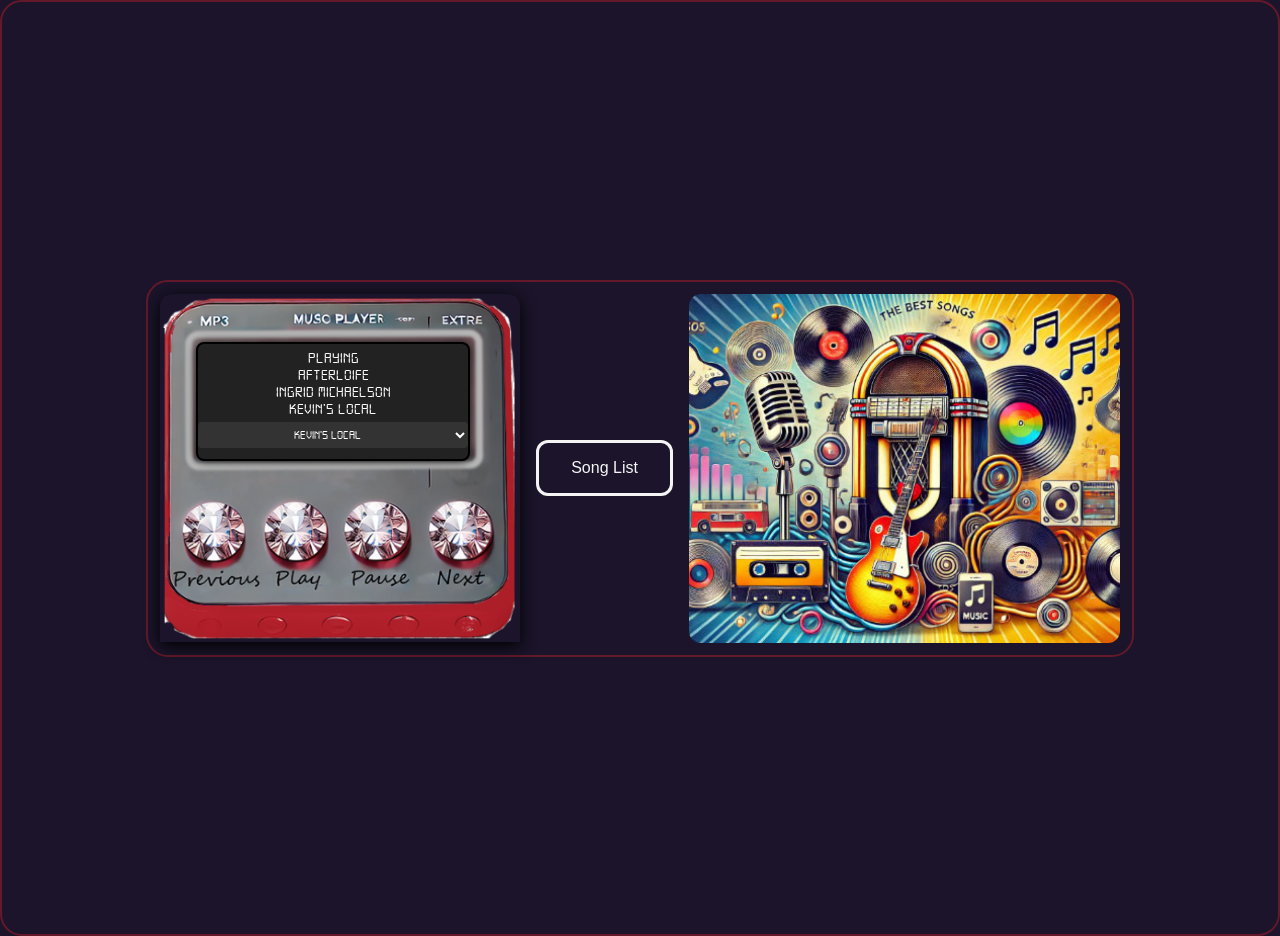
==== index.html @ ff33ef17 "init commit" ====
<!DOCTYPE html>
<html lang="en">

<head>
  <meta charset="UTF-8" />
  <meta name="viewport" content="width=device-width, initial-scale=1" />
  <title>KJW Music Player</title>
  <link rel="stylesheet" href="styles.css" />
  <link rel="icon" href="./assets/KWJS.ico" />
</head>

<body>

  <div class="player-container">
    <div class="player-main">
      <div class="lcd-display" id="lcdDisplay">
        <span id="status">Paused</span><br />
        <span id="current-song">No song playing</span><br />
        <span id="playlist-name"></span>
        <span id="playlist">Joanne's Playlist</span><br />
        <select id="playlist-selector">
          <option value="songs" selected>Kevin's Local</option>
          <option value="joanneCloud">Joanne's SoundCloud</option>
          <option value="kevinCloud">Kevin's SoundCloud</option>
        </select>
      </div>
      <img class="player-image" src="assets/Music Player Head.png" usemap="#image-map" />
      <map name="image-map">
        <area alt="Previous" title="Previous" href="#" coords="58,260,34" shape="circle" data-action="prev" />
        <area alt="Play" title="Play" href="#" coords="149,259,33" shape="circle" data-action="play" />
        <area alt="Pause" title="Pause" href="#" coords="234,258,34" shape="circle" data-action="pause" />
        <area alt="Next" title="Next" href="#" coords="327,256,32" shape="circle" data-action="next" />
        <!-- <area alt="Song-List" title="Song-List" coords="217,892,496,1027" shape="rect" data-action="songlist" />
      <area alt="Medallion" title="Medallion" coords="357,1296,198" shape="circle" data-action="medallion" /> -->
      </map>

      <audio id="audioPlayer" controls></audio>

      <!-- Hidden SoundCloud widget for SoundCloud playlists -->
      <div id="soundcloud-container" style="display: none; text-align: center;">
        <iframe id="soundcloud-widget" width="100%" height="166" scrolling="no" frameborder="no" allow="autoplay"
          src=""></iframe>
      </div>
    </div>

    <script src="https://w.soundcloud.com/player/api.js"></script>
    <script src="songs-card.js"></script>
    <script src="script.js"></script>

    <a href="songlist.html" id="songList">Song
      List</a>

    <img id="pic80s" src="assets/newjukebox.jpg" />
  </div>
</body>

</html>
---- styles.css ----
@import url("https://fonts.googleapis.com/css2?family=Great+Vibes&display=swap");

/* Fonts */
@font-face {
  font-family: "Digital-7";
  src: url("./assets/Digital-7 Regular.ttf") format("truetype");
  font-weight: normal;
  font-style: normal;
}

/* Base Page */
body {
  font-family: Arial, sans-serif;
  background-color: rgb(27, 20, 42);
  margin: 0;
  min-height: 100vh;
  padding: 1rem;
  display: flex;
  align-items: center;
  justify-content: center;
  border: 2px solid rgba(172, 30, 40, 0.5);
  border-radius: 22px;
}

/* Song List Page */
.song-list-container {
  max-width: 400px;
}

#song-list {
  display: grid;
  grid-template-columns: 1fr;
  grid-gap: 10px;
  list-style: none;
  padding: 0;
  margin: 0;
}

/* Player Layout */
.player-container {
  display: flex;
  flex-direction: column;
  align-items: center;
  justify-content: center;
  gap: 1em;
  position: relative;
  width: fit-content;
  height: auto;
  margin: 0 auto;
  border: 2px solid rgba(172, 30, 40, 0.5);
  padding: 0.75rem;
  border-radius: 22px;
}

.player-main {
  width: 360px;
  height: auto;
  position: relative;
  flex: 0 0 auto;
}

/* Orientation Layout */
@media (orientation: landscape) {
  .player-container {
    flex-direction: row;
    align-items: center;
  }
  #pic80s {
    order: 2;
   
  }
}

/* Player Visuals */
.player-image {
  width: 100%;
  display: block;
  border-radius: 12px 12px 0 0;
  box-shadow: 0 4px 16px black;
}

.lcd-display {
  position: absolute;
  top: 14%;
  left: 10%;
  width: 75%;
  height: 30%;
  min-width: 200px;
  min-height: 3em;
  background: #222;
  color: white;
  font-family: "Digital-7", monospace, Arial, sans-serif;
  font-size: 1em;
  border-radius: 8px;
  border: 2px solid black;
  text-align: center;
  box-shadow: 0 0 10px black;
  overflow: hidden;
  text-overflow: ellipsis;
  white-space: nowrap;
  padding: 0.3em 0;
  margin-bottom: 0.5em;
  z-index: 2;
}

.status-display {
  font-size: 0.7em;
  color: rgb(177, 33, 4);
}

/* Audio / Transport */
#audioPlayer {
  display: none;
  position: absolute;
  top: 50%;
  left: 50.5%;
  transform: translateX(-50%);
  height: 5%;
  width: 85%;
  border-radius: 8px;
  background: #fff;
  border: 2px solid black;
  box-shadow: 0 2px 8px black;
  pointer-events: auto;
}

/* Generic Buttons */
button {
  background-color: #110910;
  border: solid;
  border-radius: 8px;
  padding: 10px 24px;
  font-size: 22px;
  color: white;
  font-weight: bold;
  border-color: black;
  margin-top: 10px;
  width: 75vw;
  max-width: 300px;
}

/* Song List Buttons */
#song-list button {
  width: 100%;
  max-width: none;
  margin: 0;
  font-size: 16px;
  padding: 8px 16px;
}

/* Decorative Text */
.fancy-script {
  font-family: "Great Vibes", cursive;
  font-size: 7vh;
  color: #dfe7ef;
  text-shadow: 1px 1px 2px rgb(17, 16, 16), 0 0 1em rgb(24, 24, 25),
    0 0 0.2em rgb(17, 17, 19);
  margin-top: 1em;
  text-align: center;
}

/* Playlist Selector */
#playlist-selector {
  background: #333;
  color: white;
  border: 1px red;
  border-radius: 4px;
  padding: 5px;
  font-family: "Digital-7", monospace, Arial, sans-serif;
  font-size: 0.8em;
  width: 100%;
  margin-top: 5px;
  align-items: center;
  display: flex;
  justify-content: center;
  text-align: center;
}

#playlist-selector option {
  background: #333;
  color: purple;
  padding: 5px;
  text-align: center;
}

#playlist-selector:focus {
  outline: none;
  box-shadow: 0 0 5px grey;
}

/* SoundCloud Widget */
#soundcloud-container {
  position: absolute;
  top: 96%;
  left: 0;
  width: 85%;
  height: 16px;
  border-radius: 8px;
  border: 2px solid grey;
  box-shadow: 0 2px 8px grey;
  transform: scale(0.5);
  overflow: hidden;
}

#soundcloud-widget {
  border-radius: 6px;
}

/* Small Screens */
@media (max-width: 500px) {
  body {
    padding: 0.5rem;
  }

  .lcd-display {
    font-size: 1.2em;
  }

  .player-container {
    min-width: 0;
  }
}

/* Secondary Art Panel */
#pic80s {
  display: block;
  width: 360px;
  /* height: auto; */
  margin-top: 0;
  /* max-width: 50%; */
  /* max-height: 50%; */
  border-radius: 12px;
  
  
}

/* Song List CTA */
#songList {
  display: inline-block;
  text-align: center;
  border: 3px solid whitesmoke;
  color: whitesmoke;
  padding: 1rem 2rem;
  border-radius: 12px;
  text-decoration: none;
}

#songList:hover {
  background-color: rgb(177, 33, 4);
  border-color: rgb(177, 33, 4);
  color: white;
  transition: all 0.3s ease;
}
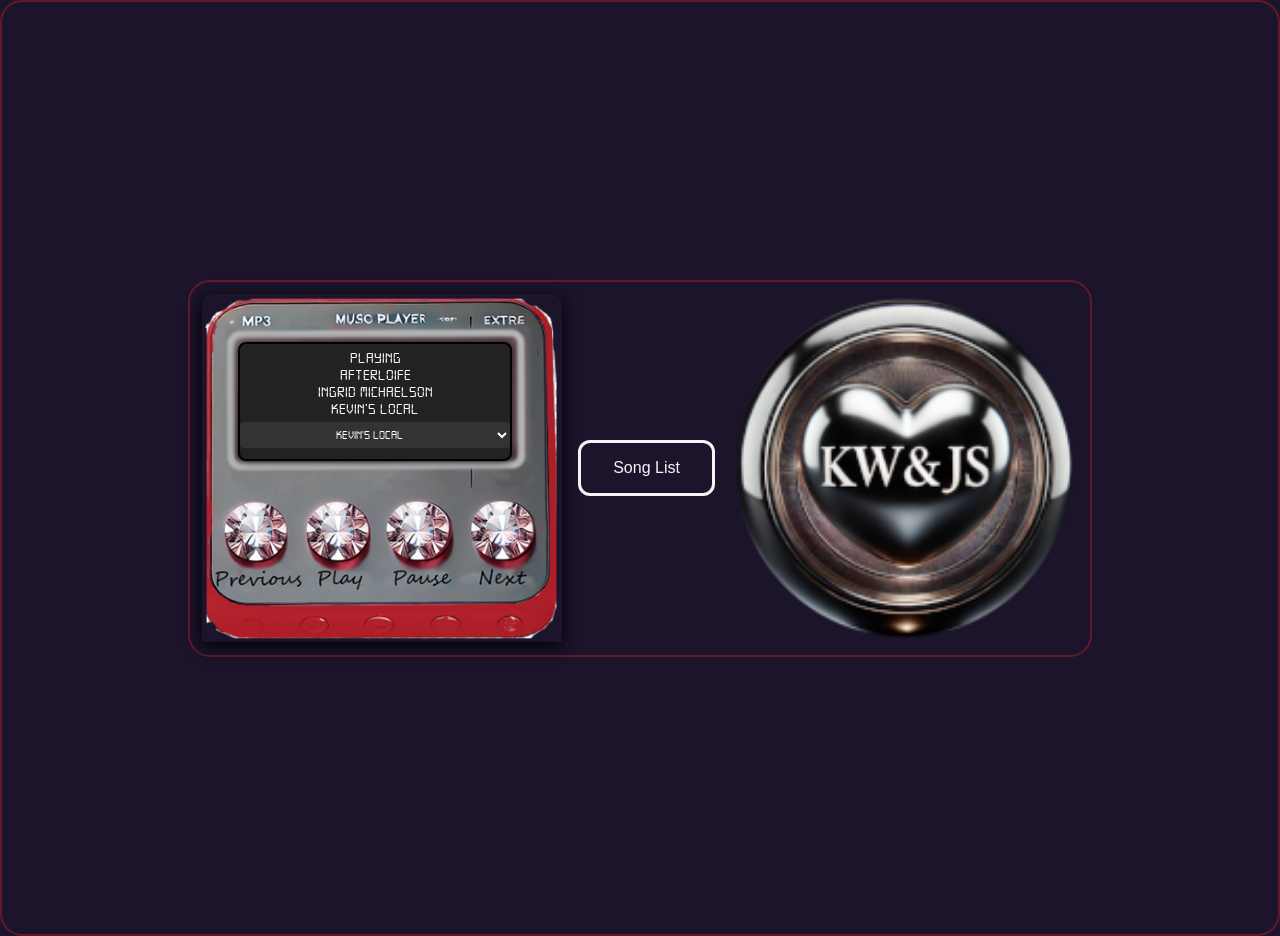
==== commit 7018f597: "incredible love" ====
--- a/index.html
+++ b/index.html
@@ -50,7 +50,7 @@
     <a href="songlist.html" id="songList">Song
       List</a>
 
-    <img id="pic80s" src="assets/newjukebox.jpg" />
+    <img id="pic80s" src="assets/KWJS.ico" />
   </div>
 </body>
 
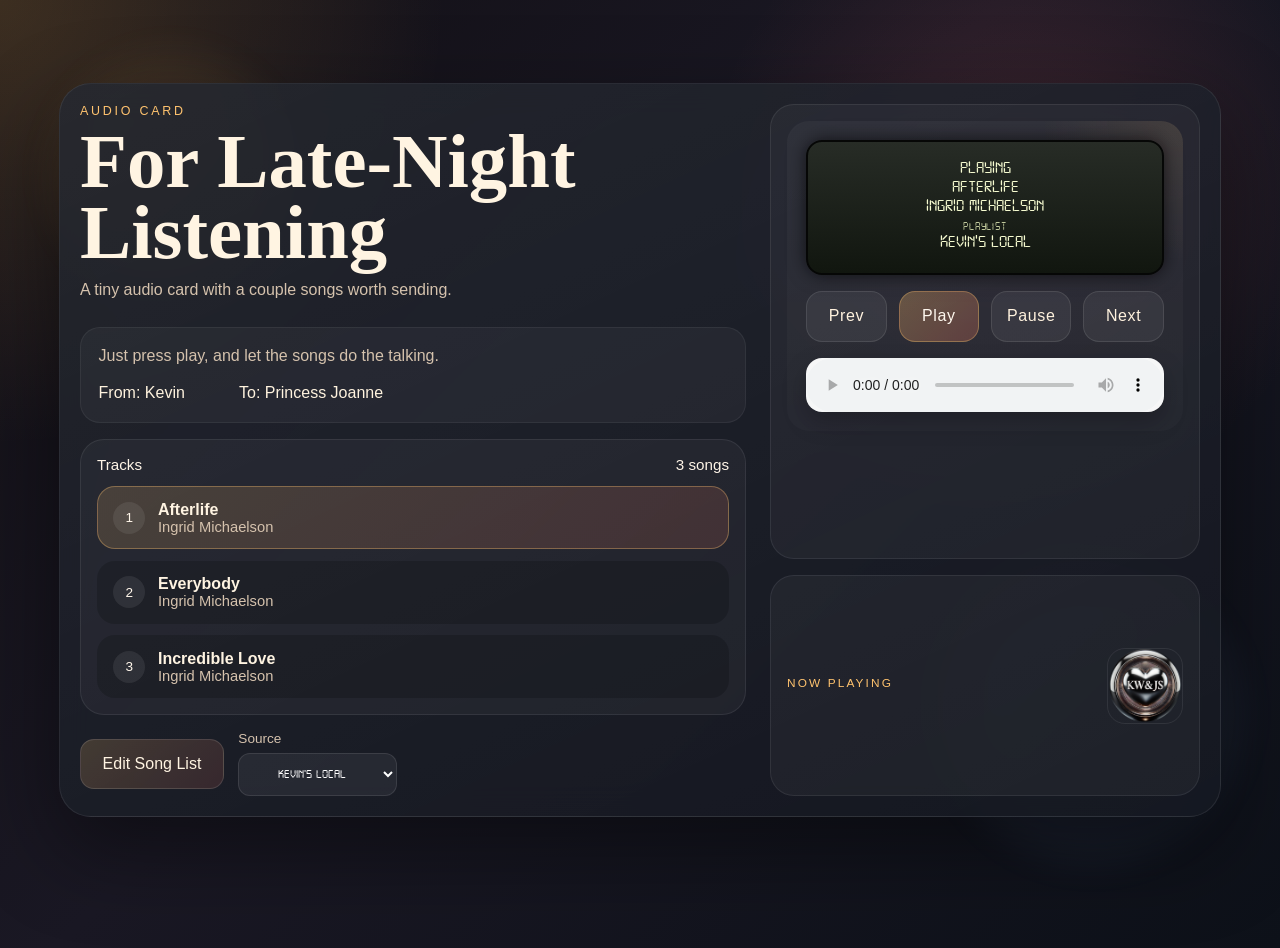
==== commit 5f267c70: "overhaul to modern interface" ====
--- a/index.html
+++ b/index.html
@@ -10,48 +10,87 @@
 </head>
 
 <body>
+  <div class="page-shell">
+    <div class="page-orb page-orb-left"></div>
+    <div class="page-orb page-orb-right"></div>
 
-  <div class="player-container">
-    <div class="player-main">
-      <div class="lcd-display" id="lcdDisplay">
-        <span id="status">Paused</span><br />
-        <span id="current-song">No song playing</span><br />
-        <span id="playlist-name"></span>
-        <span id="playlist">Joanne's Playlist</span><br />
-        <select id="playlist-selector">
-          <option value="songs" selected>Kevin's Local</option>
-          <option value="joanneCloud">Joanne's SoundCloud</option>
-          <option value="kevinCloud">Kevin's SoundCloud</option>
-        </select>
-      </div>
-      <img class="player-image" src="assets/Music Player Head.png" usemap="#image-map" />
-      <map name="image-map">
-        <area alt="Previous" title="Previous" href="#" coords="58,260,34" shape="circle" data-action="prev" />
-        <area alt="Play" title="Play" href="#" coords="149,259,33" shape="circle" data-action="play" />
-        <area alt="Pause" title="Pause" href="#" coords="234,258,34" shape="circle" data-action="pause" />
-        <area alt="Next" title="Next" href="#" coords="327,256,32" shape="circle" data-action="next" />
-        <!-- <area alt="Song-List" title="Song-List" coords="217,892,496,1027" shape="rect" data-action="songlist" />
-      <area alt="Medallion" title="Medallion" coords="357,1296,198" shape="circle" data-action="medallion" /> -->
-      </map>
+    <main class="player-container">
+      <section class="card-hero">
+        <p class="eyebrow">Audio Card</p>
+        <h1 id="card-title">KJW Music Player</h1>
+        <p class="card-subtitle" id="card-subtitle">A small player for sending a song.</p>
+      </section>
 
-      <audio id="audioPlayer" controls></audio>
+      <section class="player-main">
+        <div class="player-frame">
+          <div class="player-stage">
+            <div class="lcd-display" id="lcdDisplay">
+              <span id="status">Paused</span><br />
+              <span id="current-song">No song playing</span><br />
+              <span class="playlist-label">Playlist</span>
+              <span id="playlist">Kevin's Local</span>
+            </div>
 
-      <!-- Hidden SoundCloud widget for SoundCloud playlists -->
-      <div id="soundcloud-container" style="display: none; text-align: center;">
-        <iframe id="soundcloud-widget" width="100%" height="166" scrolling="no" frameborder="no" allow="autoplay"
-          src=""></iframe>
-      </div>
-    </div>
+            <div class="transport-controls" aria-label="Player controls">
+              <button type="button" class="transport-btn" data-action="prev" aria-label="Previous song">Prev</button>
+              <button type="button" class="transport-btn transport-btn-primary" data-action="play"
+                aria-label="Play current song">Play</button>
+              <button type="button" class="transport-btn" data-action="pause" aria-label="Pause current song">Pause</button>
+              <button type="button" class="transport-btn" data-action="next" aria-label="Next song">Next</button>
+            </div>
 
-    <script src="https://w.soundcloud.com/player/api.js"></script>
-    <script src="songs-card.js"></script>
-    <script src="script.js"></script>
+            <audio id="audioPlayer" controls></audio>
 
-    <a href="songlist.html" id="songList">Song
-      List</a>
+            <div id="soundcloud-container" style="display: none; text-align: center;">
+              <iframe id="soundcloud-widget" width="100%" height="166" scrolling="no" frameborder="no"
+                allow="autoplay" src=""></iframe>
+            </div>
+          </div>
+        </div>
 
-    <img id="pic80s" src="assets/KWJS.ico" />
+        <div class="player-aside">
+          <p class="player-aside-label">Now Playing</p>
+          <p class="player-aside-text"></p>
+          <img id="pic80s" src="assets/KWJS.ico" alt="KJW badge" />
+        </div>
+      </section>
+
+      <section class="card-copy">
+        <div class="card-note">
+          <p id="card-note">
+            I love you!!
+          </p>
+          <p class="card-signoff">
+            From: <span id="card-sender">Kevin</span><span style="margin-left: 50px;"> To: </span> <span id="card-recipient"></span>
+          </p>
+        </div>
+
+        <div class="track-panel">
+          <div class="track-panel-header">
+            <span>Tracks</span>
+            <span id="track-count">0 songs</span>
+          </div>
+          <div id="track-list" class="track-list"></div>
+        </div>
+
+        <div class="card-actions">
+          <a href="songlist.html" id="songList">Edit Song List</a>
+          <label class="playlist-picker" for="playlist-selector">
+            <span>Source</span>
+            <select id="playlist-selector">
+              <option value="songs" selected>Kevin's Local</option>
+              <option value="joanneCloud">Joanne's SoundCloud</option>
+              <option value="kevinCloud">Kevin's SoundCloud</option>
+            </select>
+          </label>
+        </div>
+      </section>
+    </main>
   </div>
+
+  <script src="https://w.soundcloud.com/player/api.js"></script>
+  <script src="songs-card.js"></script>
+  <script src="script.js"></script>
 </body>
 
 </html>
--- a/styles.css
+++ b/styles.css
@@ -10,21 +10,59 @@
 
 /* Base Page */
 body {
-  font-family: Arial, sans-serif;
-  background-color: rgb(27, 20, 42);
+  font-family: "Trebuchet MS", Arial, sans-serif;
+  background:
+    radial-gradient(circle at top left, rgba(255, 189, 89, 0.18), transparent 28%),
+    radial-gradient(circle at 80% 20%, rgba(255, 103, 103, 0.16), transparent 25%),
+    linear-gradient(135deg, #120f14 0%, #1a1824 45%, #0d1119 100%);
+  color: #f8f0e4;
   margin: 0;
   min-height: 100vh;
-  padding: 1rem;
+  padding: 1.5rem;
+}
+
+.page-shell {
+  position: relative;
+  min-height: calc(100vh - 3rem);
   display: flex;
   align-items: center;
   justify-content: center;
-  border: 2px solid rgba(172, 30, 40, 0.5);
-  border-radius: 22px;
+}
+
+.page-orb {
+  position: fixed;
+  border-radius: 999px;
+  filter: blur(18px);
+  opacity: 0.5;
+  pointer-events: none;
+}
+
+.page-orb-left {
+  width: 240px;
+  height: 240px;
+  top: 6%;
+  left: 4%;
+  background: rgba(255, 190, 92, 0.14);
+}
+
+.page-orb-right {
+  width: 300px;
+  height: 300px;
+  bottom: 4%;
+  right: 3%;
+  background: rgba(140, 188, 255, 0.13);
 }
 
 /* Song List Page */
 .song-list-container {
-  max-width: 400px;
+  max-width: 680px;
+  width: min(100%, 680px);
+  margin: 0 auto;
+  padding: 1.5rem;
+  border-radius: 24px;
+  background: rgba(13, 16, 24, 0.82);
+  border: 1px solid rgba(255, 255, 255, 0.08);
+  box-shadow: 0 30px 90px rgba(0, 0, 0, 0.35);
 }
 
 #song-list {
@@ -38,114 +76,298 @@
 
 /* Player Layout */
 .player-container {
+  --card-bg: rgba(16, 19, 28, 0.86);
+  --card-border: rgba(255, 255, 255, 0.08);
+  --muted: #d5c2ad;
+  --accent: #ffc36f;
+  --accent-strong: #ff7e67;
+  display: grid;
+  grid-template-columns: minmax(280px, 1fr) minmax(300px, 430px);
+  grid-template-areas:
+    "hero player"
+    "copy player";
+  align-items: stretch;
+  gap: 1.5rem;
+  position: relative;
+  width: min(100%, 1120px);
+  margin: 0 auto;
+  padding: 1.25rem;
+  border-radius: 32px;
+  border: 1px solid var(--card-border);
+  background:
+    linear-gradient(155deg, rgba(255, 255, 255, 0.08), rgba(255, 255, 255, 0.02)),
+    var(--card-bg);
+  box-shadow: 0 32px 90px rgba(0, 0, 0, 0.45);
+  backdrop-filter: blur(16px);
+}
+
+.player-main {
+  grid-area: player;
+  min-width: 0;
+  position: relative;
+  display: grid;
+  gap: 1rem;
+}
+
+.card-hero {
+  grid-area: hero;
   display: flex;
   flex-direction: column;
+  justify-content: flex-end;
+  gap: 0.6rem;
+}
+
+.card-copy {
+  grid-area: copy;
+  display: flex;
+  flex-direction: column;
+  justify-content: space-between;
+  gap: 1rem;
+}
+
+.eyebrow {
+  margin: 0;
+  letter-spacing: 0.22em;
+  text-transform: uppercase;
+  font-size: 0.78rem;
+  color: var(--accent);
+}
+
+#card-title {
+  font-family: "Great Vibes", cursive;
+  font-size: clamp(2.8rem, 6vw, 4.8rem);
+  line-height: 0.92;
+  margin: 0;
+  color: #fff4e2;
+}
+
+.card-subtitle,
+.card-note p,
+.player-aside-text {
+  margin: 0;
+  color: var(--muted);
+  line-height: 1.55;
+}
+
+.card-note {
+  padding: 1rem 1.1rem;
+  border-radius: 20px;
+  background: rgba(255, 255, 255, 0.04);
+  border: 1px solid rgba(255, 255, 255, 0.06);
+}
+
+.card-signoff {
+  margin-top: 0.75rem !important;
+  color: #fff3df !important;
+}
+
+.track-panel,
+.player-aside,
+.player-frame {
+  border-radius: 24px;
+  border: 1px solid rgba(255, 255, 255, 0.08);
+  background: rgba(255, 255, 255, 0.04);
+}
+
+.track-panel {
+  padding: 1rem;
+}
+
+.track-panel-header {
+  display: flex;
   align-items: center;
-  justify-content: center;
-  gap: 1em;
-  position: relative;
-  width: fit-content;
-  height: auto;
-  margin: 0 auto;
-  border: 2px solid rgba(172, 30, 40, 0.5);
-  padding: 0.75rem;
-  border-radius: 22px;
-}
-
-.player-main {
-  width: 360px;
-  height: auto;
-  position: relative;
-  flex: 0 0 auto;
+  justify-content: space-between;
+  gap: 1rem;
+  margin-bottom: 0.85rem;
+  color: #fff5e7;
+  font-size: 0.95rem;
+}
+
+.track-list {
+  display: grid;
+  gap: 0.7rem;
+}
+
+.track-item {
+  display: grid;
+  grid-template-columns: auto 1fr;
+  gap: 0.8rem;
+  align-items: center;
+  padding: 0.85rem 0.95rem;
+  border-radius: 18px;
+  background: rgba(0, 0, 0, 0.18);
+  border: 1px solid transparent;
+  transition: transform 0.2s ease, border-color 0.2s ease, background 0.2s ease;
+}
+
+.track-item:hover {
+  transform: translateY(-1px);
+  border-color: rgba(255, 195, 111, 0.25);
+}
+
+.track-item.is-active {
+  background: linear-gradient(135deg, rgba(255, 195, 111, 0.16), rgba(255, 126, 103, 0.14));
+  border-color: rgba(255, 195, 111, 0.35);
+}
+
+.track-number {
+  width: 2rem;
+  height: 2rem;
+  display: grid;
+  place-items: center;
+  border-radius: 999px;
+  background: rgba(255, 255, 255, 0.08);
+  color: #fff6ea;
+  font-size: 0.85rem;
+}
+
+.track-meta strong,
+.track-meta span {
+  display: block;
+}
+
+.track-meta strong {
+  color: #fff4e2;
+}
+
+.track-meta span {
+  color: var(--muted);
+  font-size: 0.92rem;
+}
+
+.card-actions {
+  display: flex;
+  flex-wrap: wrap;
+  gap: 0.9rem;
+  align-items: center;
+}
+
+.playlist-picker {
+  display: grid;
+  gap: 0.4rem;
+  color: var(--muted);
+  font-size: 0.85rem;
 }
 
 /* Orientation Layout */
 @media (orientation: landscape) {
   .player-container {
-    flex-direction: row;
-    align-items: center;
-  }
-  #pic80s {
-    order: 2;
-   
-  }
-}
-
-/* Player Visuals */
-.player-image {
-  width: 100%;
-  display: block;
-  border-radius: 12px 12px 0 0;
-  box-shadow: 0 4px 16px black;
+    align-items: stretch;
+  }
+}
+
+.player-frame {
+  padding: 1rem;
+}
+
+.player-stage {
+  display: grid;
+  gap: 1rem;
+  padding: 1.2rem;
+  border-radius: 22px;
+  background:
+    radial-gradient(circle at top right, rgba(255, 195, 111, 0.1), transparent 28%),
+    linear-gradient(180deg, rgba(255, 255, 255, 0.045), rgba(255, 255, 255, 0.02));
 }
 
 .lcd-display {
-  position: absolute;
-  top: 14%;
-  left: 10%;
-  width: 75%;
-  height: 30%;
-  min-width: 200px;
-  min-height: 3em;
-  background: #222;
-  color: white;
+  min-height: 6.2rem;
+  background: linear-gradient(180deg, #272c26, #11160f);
+  color: #f6fbd0;
   font-family: "Digital-7", monospace, Arial, sans-serif;
-  font-size: 1em;
-  border-radius: 8px;
-  border: 2px solid black;
+  font-size: 1.1em;
+  border-radius: 16px;
+  border: 2px solid #060706;
   text-align: center;
-  box-shadow: 0 0 10px black;
+  box-shadow: 0 0 18px rgba(0, 0, 0, 0.65);
   overflow: hidden;
   text-overflow: ellipsis;
-  white-space: nowrap;
-  padding: 0.3em 0;
-  margin-bottom: 0.5em;
-  z-index: 2;
-}
-
-.status-display {
-  font-size: 0.7em;
-  color: rgb(177, 33, 4);
+  white-space: normal;
+  padding: 1rem 0.75rem;
+}
+
+.playlist-label {
+  display: block;
+  margin-top: 0.35rem;
+  font-size: 0.65em;
+  letter-spacing: 0.08em;
+  color: #c0c89b;
 }
 
 /* Audio / Transport */
+.transport-controls {
+  display: grid;
+  grid-template-columns: repeat(4, 1fr);
+  gap: 0.75rem;
+}
+
+.transport-btn {
+  width: 100%;
+  max-width: none;
+  margin: 0;
+  padding: 0.95rem 0.75rem;
+  border-radius: 16px;
+  border: 1px solid rgba(255, 255, 255, 0.1);
+  background: rgba(255, 255, 255, 0.06);
+  color: #fff2de;
+  font: inherit;
+  letter-spacing: 0.04em;
+  cursor: pointer;
+  transition: transform 0.2s ease, background 0.2s ease, border-color 0.2s ease;
+}
+
+.transport-btn:hover {
+  transform: translateY(-1px);
+  background: rgba(255, 255, 255, 0.1);
+  border-color: rgba(255, 195, 111, 0.24);
+}
+
+.transport-btn-primary {
+  background: linear-gradient(135deg, rgba(255, 195, 111, 0.28), rgba(255, 126, 103, 0.24));
+  border-color: rgba(255, 195, 111, 0.32);
+  color: #fff8ef;
+}
+
 #audioPlayer {
-  display: none;
-  position: absolute;
-  top: 50%;
-  left: 50.5%;
-  transform: translateX(-50%);
-  height: 5%;
-  width: 85%;
-  border-radius: 8px;
-  background: #fff;
-  border: 2px solid black;
-  box-shadow: 0 2px 8px black;
+  display: block;
+  width: 100%;
+  border-radius: 16px;
+  background: rgba(255, 255, 255, 0.96);
+  box-shadow: 0 10px 24px rgba(0, 0, 0, 0.22);
   pointer-events: auto;
 }
 
-/* Generic Buttons */
-button {
-  background-color: #110910;
-  border: solid;
-  border-radius: 8px;
+/* Song List Buttons */
+.song-list-container button {
+  background: linear-gradient(135deg, #ff9f68, #ff6f61);
+  border: 1px solid rgba(255, 255, 255, 0.12);
+  border-radius: 14px;
   padding: 10px 24px;
   font-size: 22px;
   color: white;
   font-weight: bold;
-  border-color: black;
   margin-top: 10px;
   width: 75vw;
   max-width: 300px;
-}
-
-/* Song List Buttons */
+  cursor: pointer;
+}
+
 #song-list button {
   width: 100%;
   max-width: none;
   margin: 0;
   font-size: 16px;
   padding: 8px 16px;
+}
+
+.track-list .track-item {
+  width: 100%;
+  max-width: none;
+  margin: 0;
+  font: inherit;
+  color: inherit;
+  text-align: left;
+  cursor: pointer;
 }
 
 /* Decorative Text */
@@ -161,24 +383,20 @@
 
 /* Playlist Selector */
 #playlist-selector {
-  background: #333;
+  background: rgba(255, 255, 255, 0.06);
   color: white;
-  border: 1px red;
-  border-radius: 4px;
-  padding: 5px;
+  border: 1px solid rgba(255, 255, 255, 0.1);
+  border-radius: 12px;
+  padding: 0.8rem 0.9rem;
   font-family: "Digital-7", monospace, Arial, sans-serif;
-  font-size: 0.8em;
+  font-size: 0.95em;
   width: 100%;
-  margin-top: 5px;
-  align-items: center;
-  display: flex;
-  justify-content: center;
   text-align: center;
 }
 
 #playlist-selector option {
-  background: #333;
-  color: purple;
+  background: #18151c;
+  color: #f6f0e8;
   padding: 5px;
   text-align: center;
 }
@@ -190,15 +408,11 @@
 
 /* SoundCloud Widget */
 #soundcloud-container {
-  position: absolute;
-  top: 96%;
-  left: 0;
-  width: 85%;
-  height: 16px;
-  border-radius: 8px;
-  border: 2px solid grey;
-  box-shadow: 0 2px 8px grey;
-  transform: scale(0.5);
+  width: 100%;
+  height: 166px;
+  border-radius: 14px;
+  border: 1px solid rgba(255, 255, 255, 0.08);
+  box-shadow: 0 8px 18px rgba(0, 0, 0, 0.3);
   overflow: hidden;
 }
 
@@ -212,37 +426,59 @@
     padding: 0.5rem;
   }
 
+  .player-main {
+    order: 0;
+  }
+
   .lcd-display {
-    font-size: 1.2em;
+    font-size: 0.92em;
   }
 
   .player-container {
-    min-width: 0;
+    padding: 0.9rem;
+  }
+
+  .transport-controls {
+    grid-template-columns: repeat(2, 1fr);
   }
 }
 
 /* Secondary Art Panel */
 #pic80s {
   display: block;
-  width: 360px;
-  /* height: auto; */
-  margin-top: 0;
-  /* max-width: 50%; */
-  /* max-height: 50%; */
-  border-radius: 12px;
-  
-  
+  width: 74px;
+  height: 74px;
+  object-fit: cover;
+  border-radius: 18px;
+  border: 1px solid rgba(255, 255, 255, 0.08);
+}
+
+.player-aside {
+  display: flex;
+  align-items: center;
+  justify-content: space-between;
+  gap: 1rem;
+  padding: 1rem;
+}
+
+.player-aside-label {
+  margin: 0 0 0.3rem;
+  text-transform: uppercase;
+  letter-spacing: 0.18em;
+  font-size: 0.74rem;
+  color: var(--accent);
 }
 
 /* Song List CTA */
 #songList {
   display: inline-block;
   text-align: center;
-  border: 3px solid whitesmoke;
-  color: whitesmoke;
-  padding: 1rem 2rem;
-  border-radius: 12px;
+  border: 1px solid rgba(255, 255, 255, 0.12);
+  color: #fff4e2;
+  padding: 0.95rem 1.35rem;
+  border-radius: 14px;
   text-decoration: none;
+  background: linear-gradient(135deg, rgba(255, 195, 111, 0.18), rgba(255, 126, 103, 0.12));
 }
 
 #songList:hover {
@@ -251,3 +487,41 @@
   color: white;
   transition: all 0.3s ease;
 }
+
+.titles-container {
+  margin-bottom: 1rem;
+  text-align: center;
+}
+
+.titles-container h2 {
+  margin: 0;
+  color: #fff3df;
+}
+
+.titles-container h3 {
+  color: #ffc36f !important;
+}
+
+#song-list li {
+  display: grid;
+  grid-template-columns: 1fr auto;
+  gap: 0.85rem;
+  align-items: center;
+  padding: 0.6rem;
+  border-radius: 16px;
+  background: rgba(255, 255, 255, 0.04);
+}
+
+#song-list label {
+  color: #f5e8d6;
+}
+
+@media (max-width: 920px) {
+  .player-container {
+    grid-template-columns: 1fr;
+    grid-template-areas:
+      "hero"
+      "player"
+      "copy";
+  }
+}
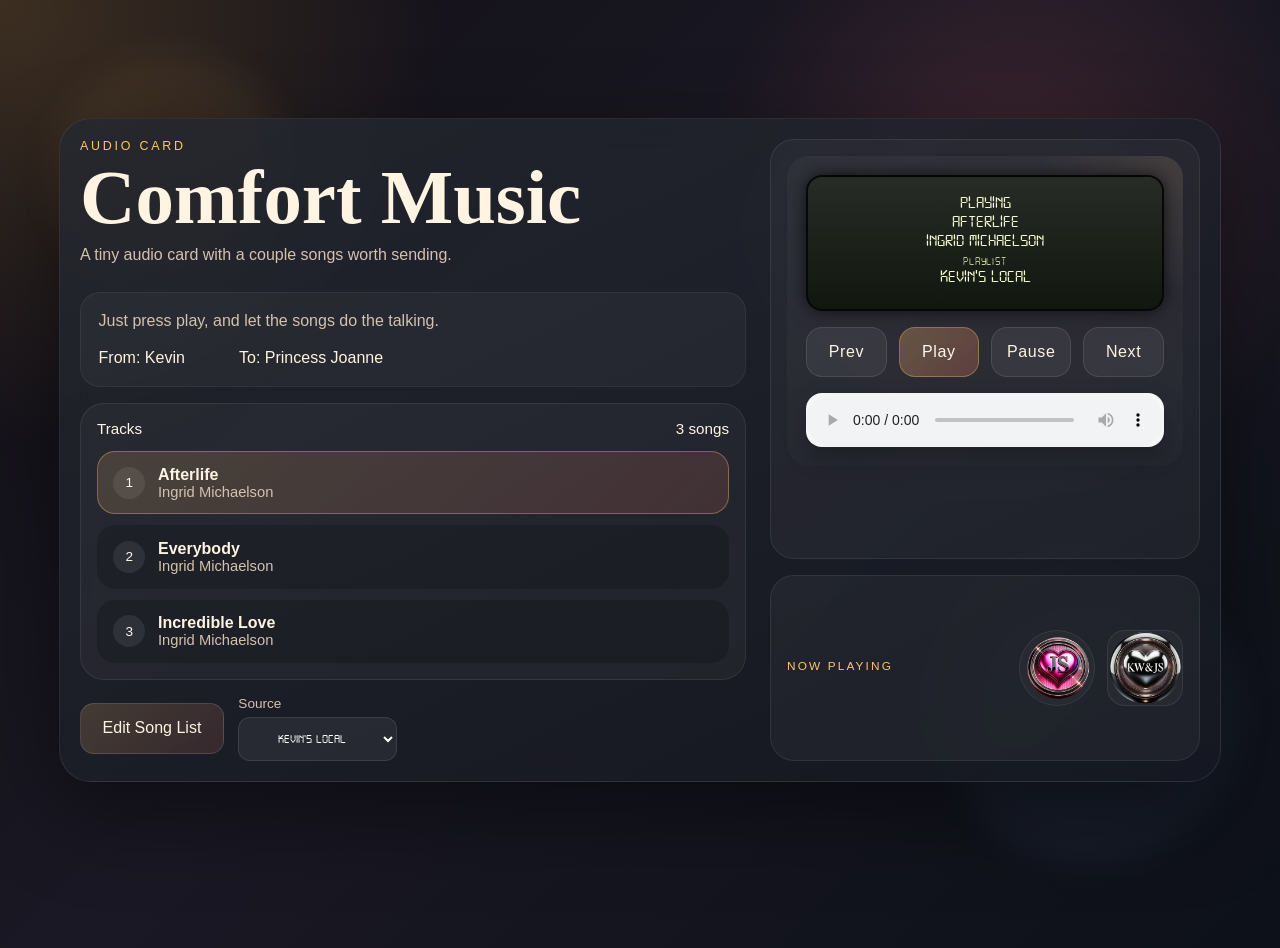
==== commit bcf5b9ed: "Refactor code structure for improved readability and maintainability" ====
--- a/index.html
+++ b/index.html
@@ -49,9 +49,14 @@
         </div>
 
         <div class="player-aside">
-          <p class="player-aside-label">Now Playing</p>
-          <p class="player-aside-text"></p>
-          <img id="pic80s" src="assets/KWJS.ico" alt="KJW badge" />
+          <div class="player-aside-copy">
+            <p class="player-aside-label">Now Playing</p>
+            <div id="sender-aside" class="player-aside-text" hidden></div>
+          </div>
+          <div class="medallion-row" aria-label="Signature medallions">
+            <img class="medallion medallion-round" src="assets/jsMedallion.png" alt="JS medallion" />
+            <img class="medallion" src="assets/KW and JS-512.png" alt="KW and JS medallion" />
+          </div>
         </div>
       </section>
 
--- a/styles.css
+++ b/styles.css
@@ -441,32 +441,66 @@
   .transport-controls {
     grid-template-columns: repeat(2, 1fr);
   }
+
+  .player-aside {
+    flex-direction: column;
+    align-items: flex-start;
+  }
 }
 
 /* Secondary Art Panel */
-#pic80s {
+.player-aside {
+  display: flex;
+  align-items: center;
+  justify-content: space-between;
+  gap: 1rem;
+  padding: 1rem;
+}
+
+.player-aside-copy {
+  display: grid;
+  gap: 0.35rem;
+}
+
+.player-aside-text[hidden] {
+  display: none;
+}
+
+.player-aside-text {
+  font-size: 0.95rem;
+}
+
+.player-aside-text p {
+  margin: 0;
+}
+
+.player-aside-label {
+  margin: 0 0 0.3rem;
+  text-transform: uppercase;
+  letter-spacing: 0.18em;
+  font-size: 0.74rem;
+  color: var(--accent);
+}
+
+.medallion-row {
+  display: flex;
+  align-items: center;
+  gap: 0.75rem;
+  flex-shrink: 0;
+}
+
+.medallion {
   display: block;
   width: 74px;
   height: 74px;
   object-fit: cover;
   border-radius: 18px;
   border: 1px solid rgba(255, 255, 255, 0.08);
-}
-
-.player-aside {
-  display: flex;
-  align-items: center;
-  justify-content: space-between;
-  gap: 1rem;
-  padding: 1rem;
-}
-
-.player-aside-label {
-  margin: 0 0 0.3rem;
-  text-transform: uppercase;
-  letter-spacing: 0.18em;
-  font-size: 0.74rem;
-  color: var(--accent);
+  background: rgba(255, 255, 255, 0.03);
+}
+
+.medallion-round {
+  border-radius: 999px;
 }
 
 /* Song List CTA */
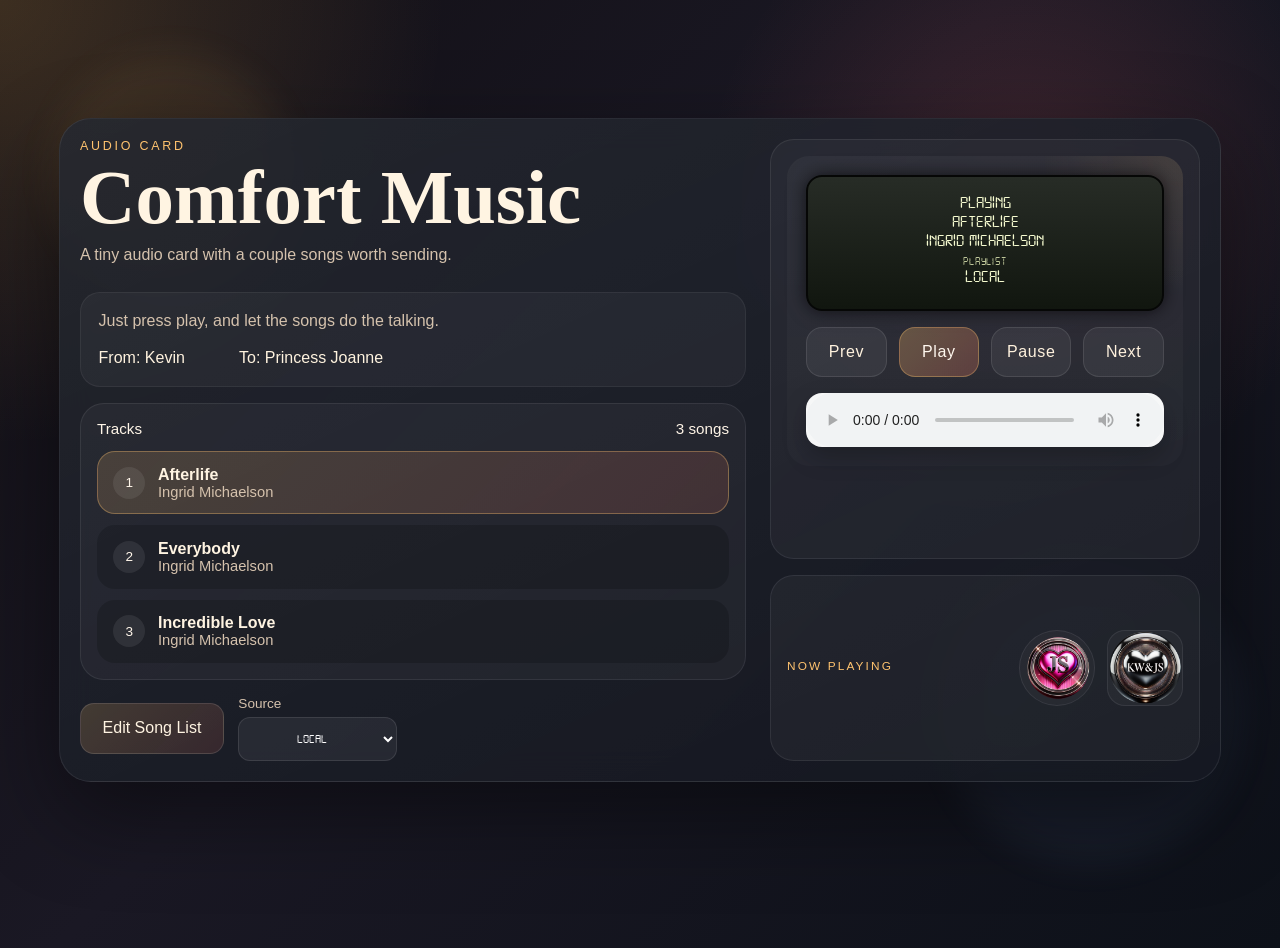
==== commit 5b3e3f55: "Update titles and playlist names for consistency across the application" ====
--- a/index.html
+++ b/index.html
@@ -4,7 +4,7 @@
 <head>
   <meta charset="UTF-8" />
   <meta name="viewport" content="width=device-width, initial-scale=1" />
-  <title>KJW Music Player</title>
+  <title>Music Card</title>
   <link rel="stylesheet" href="styles.css" />
   <link rel="icon" href="./assets/KWJS.ico" />
 </head>
@@ -17,7 +17,7 @@
     <main class="player-container">
       <section class="card-hero">
         <p class="eyebrow">Audio Card</p>
-        <h1 id="card-title">KJW Music Player</h1>
+        <h1 id="card-title">Music Card</h1>
         <p class="card-subtitle" id="card-subtitle">A small player for sending a song.</p>
       </section>
 
@@ -28,7 +28,7 @@
               <span id="status">Paused</span><br />
               <span id="current-song">No song playing</span><br />
               <span class="playlist-label">Playlist</span>
-              <span id="playlist">Kevin's Local</span>
+              <span id="playlist">Local</span>
             </div>
 
             <div class="transport-controls" aria-label="Player controls">
@@ -83,7 +83,7 @@
           <label class="playlist-picker" for="playlist-selector">
             <span>Source</span>
             <select id="playlist-selector">
-              <option value="songs" selected>Kevin's Local</option>
+              <option value="songs" selected>Local</option>
               <option value="joanneCloud">Joanne's SoundCloud</option>
               <option value="kevinCloud">Kevin's SoundCloud</option>
             </select>
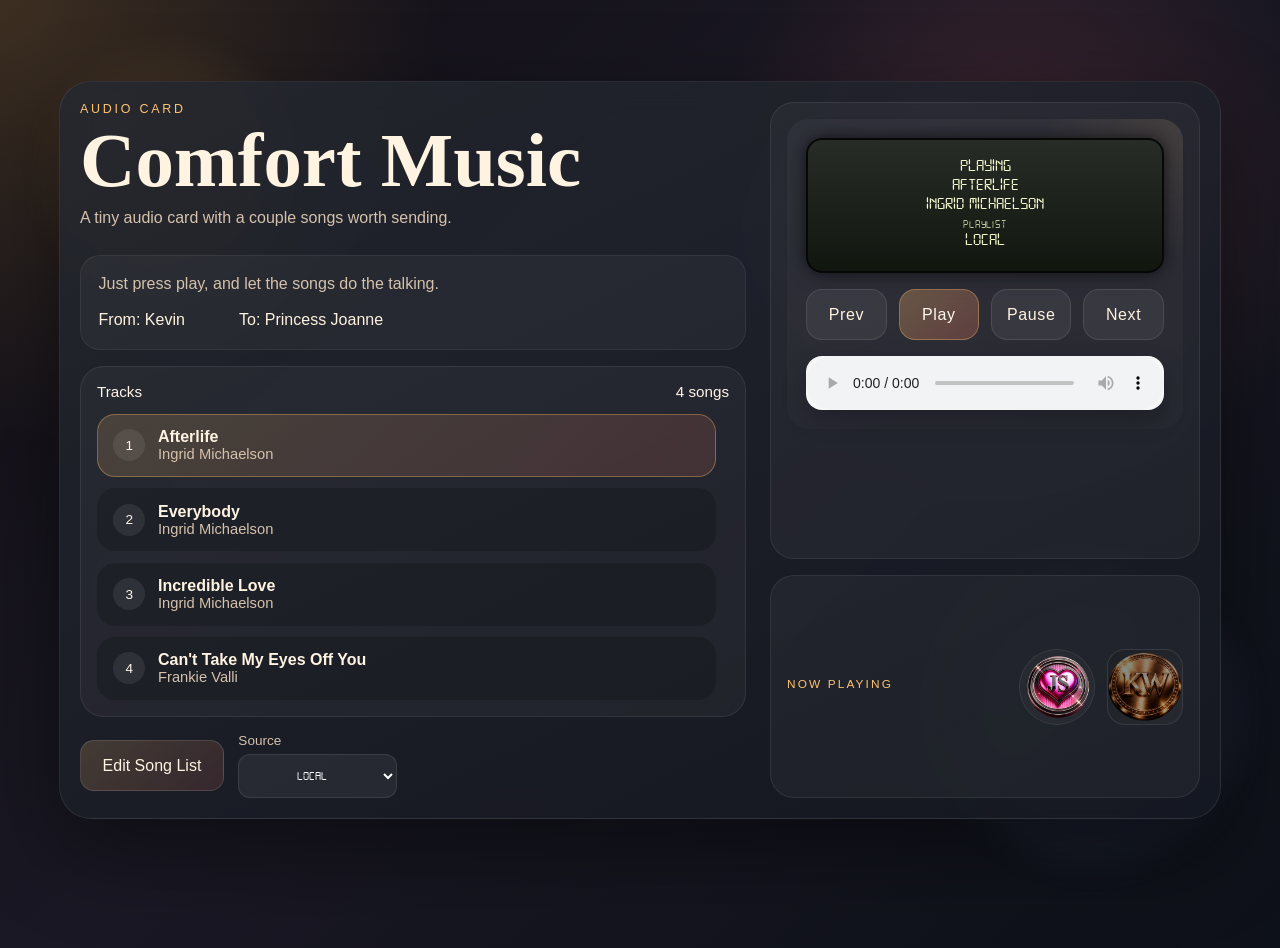
==== commit 50b3cda9: "Refactor code structure for improved readability and maintainability" ====
--- a/index.html
+++ b/index.html
@@ -55,7 +55,7 @@
           </div>
           <div class="medallion-row" aria-label="Signature medallions">
             <img class="medallion medallion-round" src="assets/jsMedallion.png" alt="JS medallion" />
-            <img class="medallion" src="assets/KW and JS-512.png" alt="KW and JS medallion" />
+            <img class="medallion" src="assets/KW-2026Medallion-1.png" alt="KW and JS medallion" />
           </div>
         </div>
       </section>
--- a/styles.css
+++ b/styles.css
@@ -186,6 +186,25 @@
 .track-list {
   display: grid;
   gap: 0.7rem;
+  max-height: 300px;
+  overflow-y: auto;
+  overflow-x: hidden;
+  padding-right: 0.3rem;
+  scrollbar-gutter: stable;
+}
+
+.track-list::-webkit-scrollbar {
+  width: 0.55rem;
+}
+
+.track-list::-webkit-scrollbar-thumb {
+  border-radius: 999px;
+  background: rgba(255, 195, 111, 0.4);
+}
+
+.track-list::-webkit-scrollbar-track {
+  background: rgba(255, 255, 255, 0.04);
+  border-radius: 999px;
 }
 
 .track-item {
